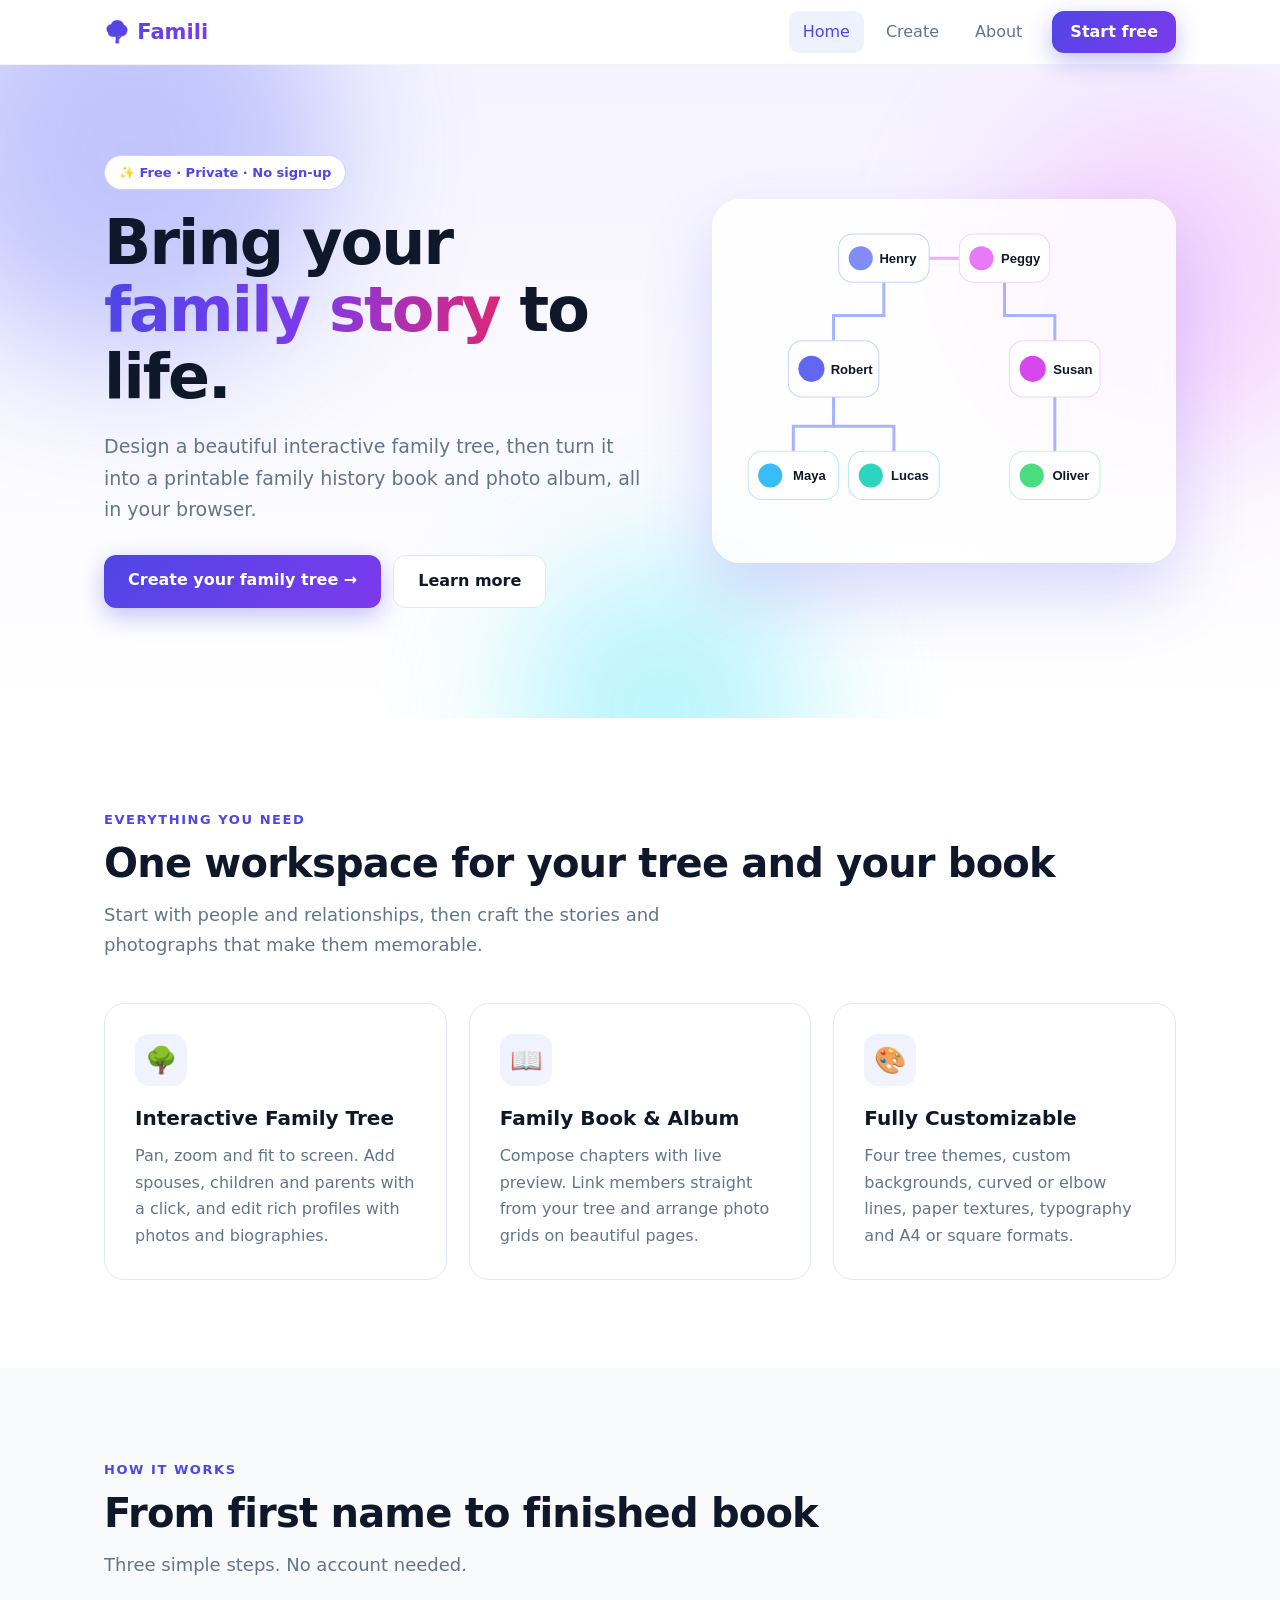
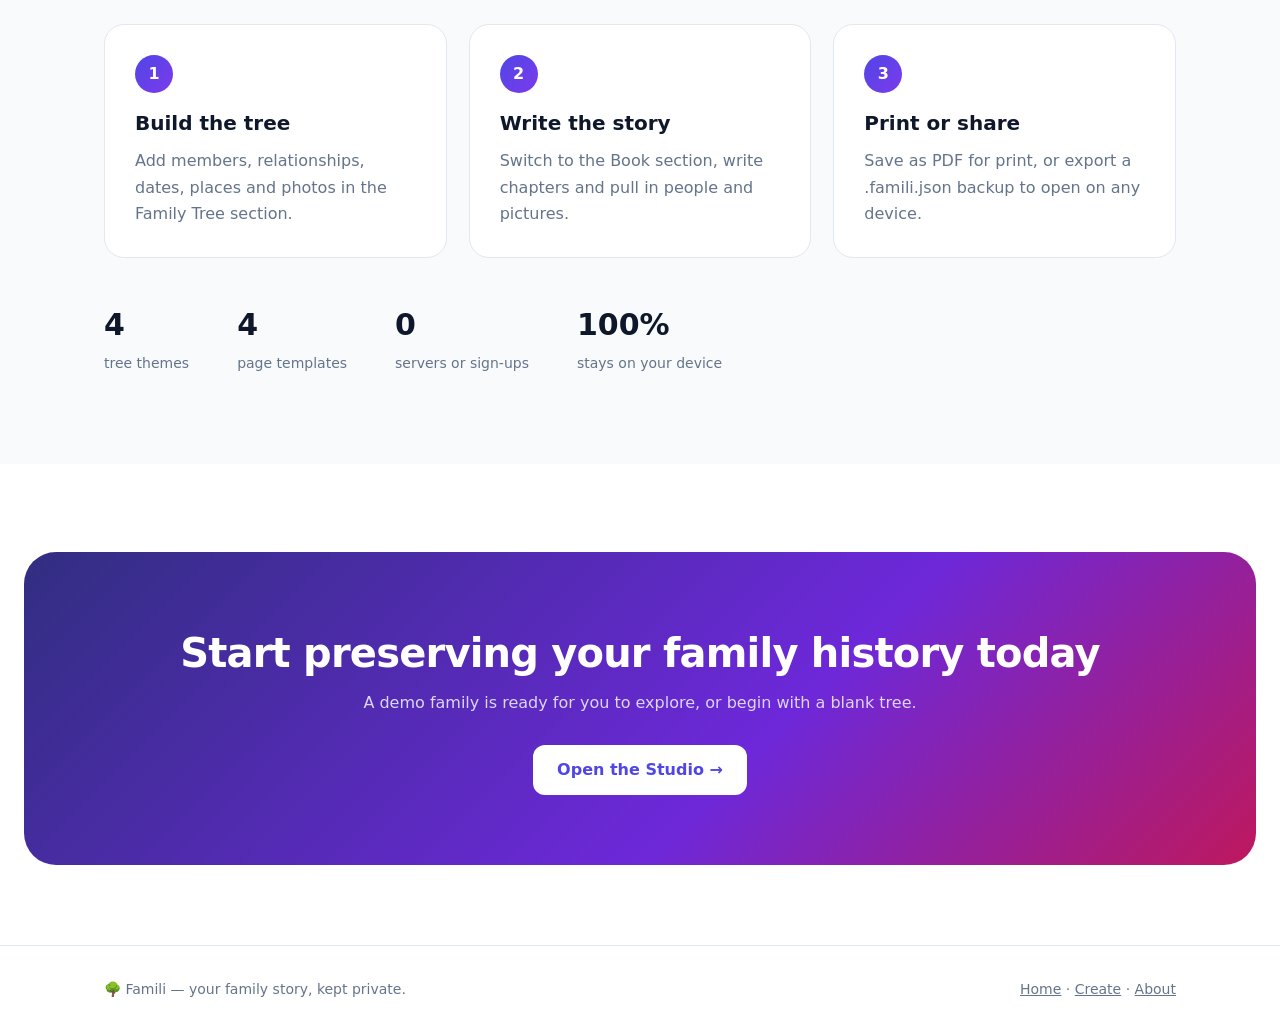
==== index.html @ 1088ecbf "Add files via upload" ====
<!DOCTYPE html><html lang="en"><head><meta charset="utf-8"><meta name="viewport" content="width=device-width,initial-scale=1"><link rel="icon" href="data:image/svg+xml,%3Csvg xmlns=%27http://www.w3.org/2000/svg%27 viewBox=%270 0 100 100%27%3E%3Ctext y=%27.9em%27 font-size=%2790%27%3E🌳%3C/text%3E%3C/svg%3E"><link rel="stylesheet" href="./site.css"><title>Famili — Build your family tree & family book</title></head><body>
<nav class="site"><div class="wrap"><a class="logo" href="./index.html">🌳 Famili</a><a class="l on" href="./index.html">Home</a><a class="l" href="./create.html">Create</a><a class="l" href="./about.html">About</a><a class="btn p" style="padding:8px 18px;margin-left:8px" href="./create.html">Start free</a></div></nav>
<header class="hero"><i class="blob b1"></i><i class="blob b2"></i><i class="blob b3"></i>
<div class="wrap"><div>
<span class="pill">✨ Free · Private · No sign-up</span>
<h1>Bring your <span class="grad">family story</span> to life.</h1>
<p class="lead">Design a beautiful interactive family tree, then turn it into a printable family history book and photo album, all in your browser.</p>
<div class="cta"><a class="btn p" href="./create.html">Create your family tree →</a><a class="btn" href="./about.html">Learn more</a></div>
</div>
<div class="vis"><svg viewBox="0 0 420 320" aria-label="Animated family tree illustration">
<path class="ln" d="M150 62V95H100V120"/><path class="ln" d="M270 62V95H320V120"/><path class="ln" style="animation-delay:1.3s" d="M100 176V205H60V230"/><path class="ln" style="animation-delay:1.3s" d="M100 176V205H160V230"/><path class="ln" style="animation-delay:1.5s" d="M320 176V230"/><path class="ln" style="stroke:#f0abfc" d="M195 38H225"/>
<g font-family="Inter,sans-serif" font-size="13" font-weight="600" text-anchor="middle">
<g class="nd" style="animation-delay:.2s"><rect x="105" y="14" width="90" height="48" rx="14" fill="#fff" stroke="#c7d2fe"/><circle cx="127" cy="38" r="12" fill="#818cf8"/><text x="164" y="43" fill="#0f172a">Henry</text></g>
<g class="nd" style="animation-delay:.3s"><rect x="225" y="14" width="90" height="48" rx="14" fill="#fff" stroke="#f5d0fe"/><circle cx="247" cy="38" r="12" fill="#e879f9"/><text x="286" y="43" fill="#0f172a">Peggy</text></g>
<g class="nd" style="animation-delay:.6s"><rect x="55" y="120" width="90" height="56" rx="14" fill="#fff" stroke="#c7d2fe"/><circle cx="78" cy="148" r="13" fill="#6366f1"/><text x="118" y="153" fill="#0f172a">Robert</text></g>
<g class="nd" style="animation-delay:.7s"><rect x="275" y="120" width="90" height="56" rx="14" fill="#fff" stroke="#f5d0fe"/><circle cx="298" cy="148" r="13" fill="#d946ef"/><text x="338" y="153" fill="#0f172a">Susan</text></g>
<g class="nd" style="animation-delay:1s"><rect x="15" y="230" width="90" height="48" rx="14" fill="#fff" stroke="#bae6fd"/><circle cx="37" cy="254" r="12" fill="#38bdf8"/><text x="76" y="259" fill="#0f172a">Maya</text></g>
<g class="nd" style="animation-delay:1.1s"><rect x="115" y="230" width="90" height="48" rx="14" fill="#fff" stroke="#bae6fd"/><circle cx="137" cy="254" r="12" fill="#2dd4bf"/><text x="176" y="259" fill="#0f172a">Lucas</text></g>
<g class="nd" style="animation-delay:1.2s"><rect x="275" y="230" width="90" height="48" rx="14" fill="#fff" stroke="#bbf7d0"/><circle cx="297" cy="254" r="12" fill="#4ade80"/><text x="336" y="259" fill="#0f172a">Oliver</text></g></g></svg></div>
</div></header>
<section><div class="wrap"><div class="rv"><span class="eyebrow">Everything you need</span><h2>One workspace for your tree and your book</h2><p class="sub">Start with people and relationships, then craft the stories and photographs that make them memorable.</p></div>
<div class="grid3">
<div class="card rv"><div class="ico">🌳</div><h3>Interactive Family Tree</h3><p>Pan, zoom and fit to screen. Add spouses, children and parents with a click, and edit rich profiles with photos and biographies.</p></div>
<div class="card rv d1"><div class="ico">📖</div><h3>Family Book &amp; Album</h3><p>Compose chapters with live preview. Link members straight from your tree and arrange photo grids on beautiful pages.</p></div>
<div class="card rv d2"><div class="ico">🎨</div><h3>Fully Customizable</h3><p>Four tree themes, custom backgrounds, curved or elbow lines, paper textures, typography and A4 or square formats.</p></div>
</div></div></section>
<section class="alt"><div class="wrap"><div class="rv"><span class="eyebrow">How it works</span><h2>From first name to finished book</h2><p class="sub">Three simple steps. No account needed.</p></div>
<div class="grid3">
<div class="card step rv"><b>1</b><h3>Build the tree</h3><p>Add members, relationships, dates, places and photos in the Family Tree section.</p></div>
<div class="card step rv d1"><b>2</b><h3>Write the story</h3><p>Switch to the Book section, write chapters and pull in people and pictures.</p></div>
<div class="card step rv d2"><b>3</b><h3>Print or share</h3><p>Save as PDF for print, or export a .famili.json backup to open on any device.</p></div></div>
<div class="stats rv"><div><b>4</b><span>tree themes</span></div><div><b>4</b><span>page templates</span></div><div><b>0</b><span>servers or sign-ups</span></div><div><b>100%</b><span>stays on your device</span></div></div>
</div></section>
<section style="padding-bottom:0"><div class="band rv"><h2>Start preserving your family history today</h2><p>A demo family is ready for you to explore, or begin with a blank tree.</p><a class="btn" href="./create.html">Open the Studio →</a></div></section>
<footer><div class="wrap"><span>🌳 Famili — your family story, kept private.</span><span><a href="./index.html">Home</a> · <a href="./create.html">Create</a> · <a href="./about.html">About</a></span></div></footer><script src="./site.js"></script></body></html>
---- site.css ----
:root{--brand:#4f46e5;--brand2:#7c3aed;--ink:#0f172a;--mute:#64748b;--bd:#e2e8f0;--ease:cubic-bezier(.22,1,.36,1)}
*{box-sizing:border-box}html{scroll-behavior:smooth}
body{margin:0;font:16px/1.65 Inter,'Segoe UI',system-ui,-apple-system,sans-serif;color:var(--ink);background:#fff;overflow-x:hidden}
a{color:inherit}
.wrap{max-width:1120px;margin:0 auto;padding:0 24px}
nav.site{position:sticky;top:0;z-index:50;background:#ffffffcc;backdrop-filter:saturate(1.6) blur(14px);border-bottom:1px solid #e2e8f080}
nav.site .wrap{display:flex;align-items:center;height:64px;gap:8px}
.logo{font-weight:800;font-size:21px;text-decoration:none;background:linear-gradient(90deg,var(--brand),var(--brand2));-webkit-background-clip:text;background-clip:text;color:transparent;margin-right:auto}
nav.site a.l{padding:8px 14px;border-radius:10px;text-decoration:none;color:var(--mute);font-weight:500;transition:.2s}
nav.site a.l:hover{color:var(--ink);background:#f1f5f9}nav.site a.l.on{color:var(--brand);background:#eef2ff}
.btn{display:inline-block;padding:12px 24px;border-radius:12px;font-weight:600;text-decoration:none;transition:all .3s var(--ease);border:1px solid var(--bd);background:#fff}
.btn:hover{transform:translateY(-2px);box-shadow:0 8px 20px #0f172a1a}
.btn.p{background:linear-gradient(135deg,var(--brand),var(--brand2));color:#fff;border:0;box-shadow:0 8px 24px #4f46e555}
.btn.p:hover{box-shadow:0 12px 30px #4f46e588}
.hero{position:relative;padding:90px 0 110px;overflow:hidden;background:linear-gradient(180deg,#f5f3ff,#fff)}
.blob{position:absolute;border-radius:50%;filter:blur(70px);opacity:.45;animation:float 12s ease-in-out infinite}
.b1{width:420px;height:420px;background:#818cf8;top:-120px;left:-80px}.b2{width:360px;height:360px;background:#f0abfc;right:-60px;top:40px;animation-delay:-4s}.b3{width:300px;height:300px;background:#67e8f9;bottom:-140px;left:40%;animation-delay:-8s}
@keyframes float{50%{transform:translate(30px,-26px) scale(1.08)}}
.hero .wrap{position:relative;display:grid;grid-template-columns:1.1fr .9fr;gap:40px;align-items:center}
.pill{display:inline-block;padding:6px 14px;border-radius:99px;background:#fff;border:1px solid #c7d2fe;color:var(--brand);font-size:13px;font-weight:600;margin-bottom:20px}
h1{font-size:clamp(38px,5.4vw,62px);line-height:1.08;margin:0 0 20px;letter-spacing:-.03em}
.grad{background:linear-gradient(90deg,var(--brand),var(--brand2),#db2777);-webkit-background-clip:text;background-clip:text;color:transparent}
.lead{font-size:19px;color:var(--mute);max-width:540px;margin:0 0 30px}
.cta{display:flex;gap:12px;flex-wrap:wrap}
.vis{background:#fffc;border:1px solid #fff;border-radius:28px;padding:20px;box-shadow:0 30px 70px #4f46e533;backdrop-filter:blur(10px);animation:float 9s ease-in-out infinite}
.vis svg{width:100%;display:block}
.vis .ln{fill:none;stroke:#a5b4fc;stroke-width:3;stroke-dasharray:200;stroke-dashoffset:200;animation:draw 1.2s .9s var(--ease) forwards}
.vis .nd{transform-box:fill-box;transform-origin:center;animation:pop .6s var(--ease) both}
@keyframes draw{to{stroke-dashoffset:0}}
@keyframes pop{from{opacity:0;transform:scale(0)}to{opacity:1;transform:none}}
section{padding:88px 0}.alt{background:#f8fafc}
.eyebrow{color:var(--brand);font-weight:700;font-size:13px;letter-spacing:.12em;text-transform:uppercase}
h2{font-size:clamp(28px,3.6vw,40px);line-height:1.15;margin:8px 0 14px;letter-spacing:-.02em}
.sub{color:var(--mute);max-width:620px;margin:0 0 44px;font-size:18px}
.grid3{display:grid;grid-template-columns:repeat(auto-fit,minmax(260px,1fr));gap:22px}
.card{background:#fff;border:1px solid var(--bd);border-radius:20px;padding:30px;transition:all .4s var(--ease)}
.card:hover{transform:translateY(-6px);box-shadow:0 20px 44px #4f46e51f;border-color:#c7d2fe}
.ico{width:52px;height:52px;border-radius:14px;display:grid;place-items:center;font-size:26px;background:linear-gradient(135deg,#eef2ff,#f5f3ff);margin-bottom:16px}
.card h3{margin:0 0 8px;font-size:20px}.card p{margin:0;color:var(--mute)}
.step b{display:inline-grid;place-items:center;width:38px;height:38px;border-radius:50%;background:linear-gradient(135deg,var(--brand),var(--brand2));color:#fff;margin-bottom:14px}
.band{margin:0 24px 80px;border-radius:32px;padding:70px 24px;text-align:center;color:#fff;background:linear-gradient(135deg,#312e81,#6d28d9 60%,#be185d);position:relative;overflow:hidden}
.band h2{color:#fff}.band p{color:#ddd6fe;max-width:560px;margin:0 auto 28px}.band .btn{background:#fff;color:var(--brand);border:0}
.stats{display:flex;gap:48px;flex-wrap:wrap;margin-top:42px}.stats b{display:block;font-size:30px;color:var(--ink)}.stats span{color:var(--mute);font-size:14px}
details{border:1px solid var(--bd);border-radius:14px;padding:16px 20px;margin-bottom:12px;background:#fff;transition:.3s}
details[open]{border-color:#c7d2fe;box-shadow:0 8px 24px #4f46e514}summary{cursor:pointer;font-weight:600}details p{color:var(--mute);margin:10px 0 0}
.two{display:grid;grid-template-columns:1fr 1fr;gap:48px;align-items:center}
footer{border-top:1px solid var(--bd);padding:32px 0;color:var(--mute);font-size:14px}footer .wrap{display:flex;justify-content:space-between;flex-wrap:wrap;gap:12px}
.rv{opacity:0;transform:translateY(28px);transition:opacity .8s var(--ease),transform .8s var(--ease)}.rv.in{opacity:1;transform:none}
.d1{transition-delay:.1s}.d2{transition-delay:.2s}.d3{transition-delay:.3s}
.hero .wrap>div:first-child>*{animation:up .8s var(--ease) both}.hero .wrap>div:first-child>*:nth-child(2){animation-delay:.1s}.hero .wrap>div:first-child>*:nth-child(3){animation-delay:.2s}.hero .wrap>div:first-child>*:nth-child(4){animation-delay:.3s}
@keyframes up{from{opacity:0;transform:translateY(24px)}to{opacity:1;transform:none}}
@media(max-width:860px){.hero .wrap,.two{grid-template-columns:1fr}.hero{padding:60px 0 70px}section{padding:60px 0}nav.site a.l{padding:8px 9px}}
@media(prefers-reduced-motion:reduce){*{animation:none!important;transition:none!important}.rv{opacity:1;transform:none}}
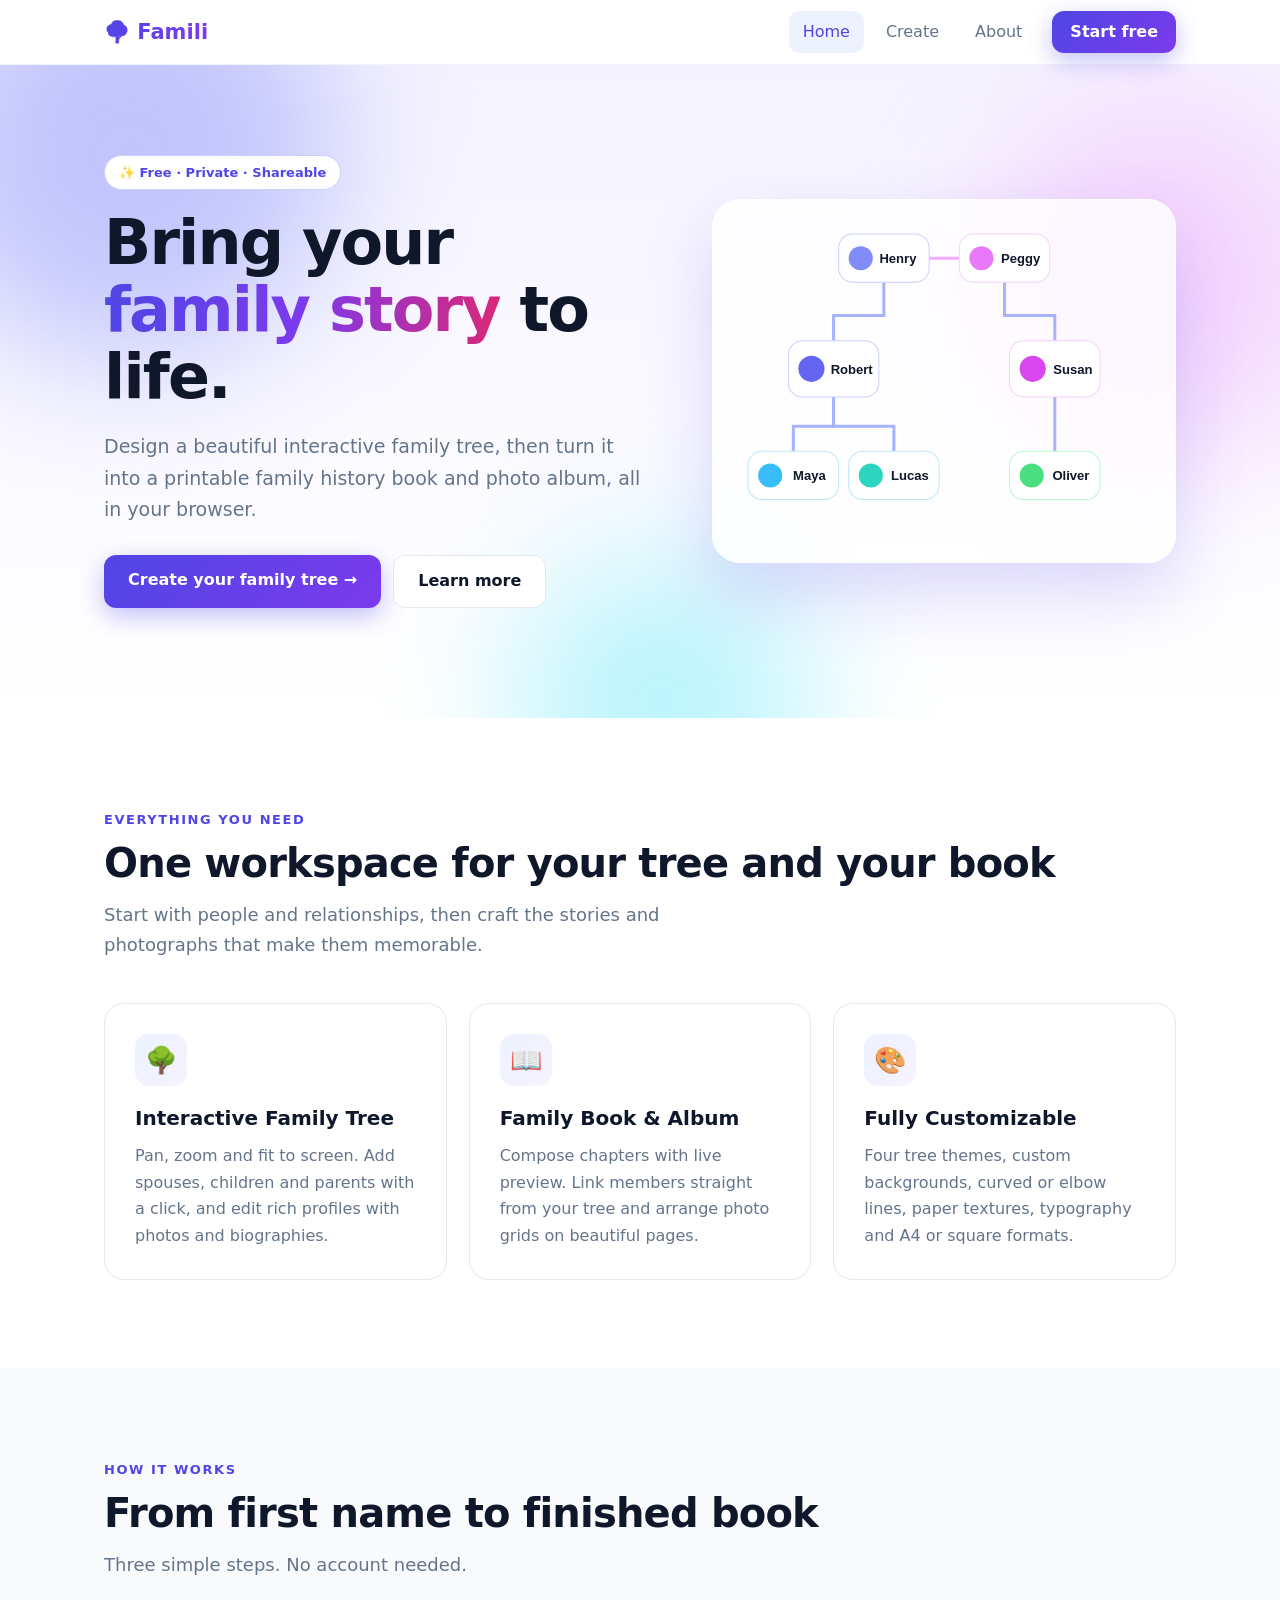
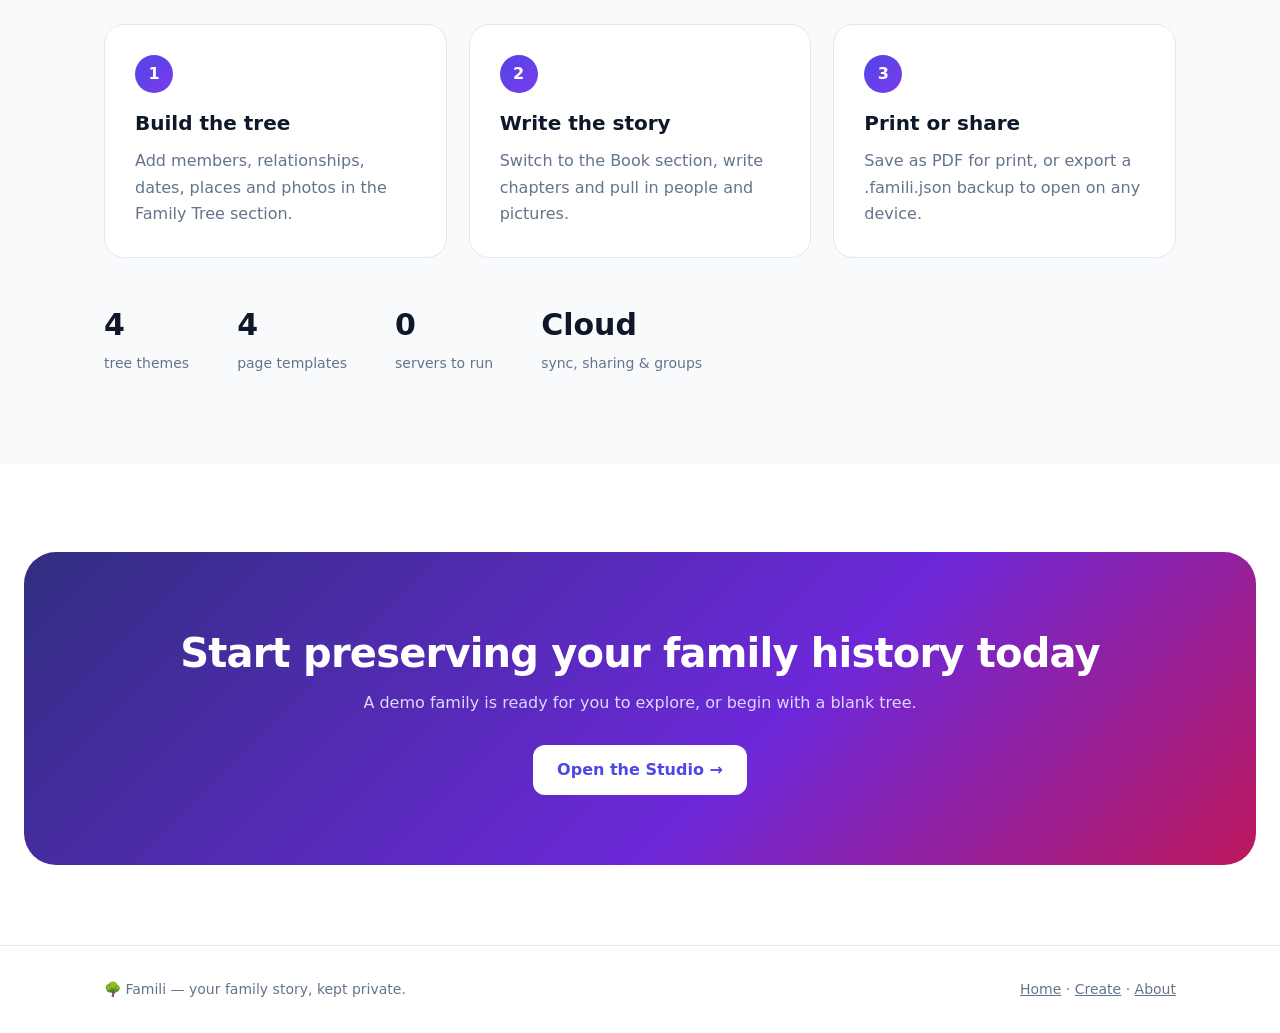
==== commit 9092cb5d: "Add files via upload" ====
--- a/index.html
+++ b/index.html
@@ -2,7 +2,7 @@
 <nav class="site"><div class="wrap"><a class="logo" href="./index.html">🌳 Famili</a><a class="l on" href="./index.html">Home</a><a class="l" href="./create.html">Create</a><a class="l" href="./about.html">About</a><a class="btn p" style="padding:8px 18px;margin-left:8px" href="./create.html">Start free</a></div></nav>
 <header class="hero"><i class="blob b1"></i><i class="blob b2"></i><i class="blob b3"></i>
 <div class="wrap"><div>
-<span class="pill">✨ Free · Private · No sign-up</span>
+<span class="pill">✨ Free · Private · Shareable</span>
 <h1>Bring your <span class="grad">family story</span> to life.</h1>
 <p class="lead">Design a beautiful interactive family tree, then turn it into a printable family history book and photo album, all in your browser.</p>
 <div class="cta"><a class="btn p" href="./create.html">Create your family tree →</a><a class="btn" href="./about.html">Learn more</a></div>
@@ -29,7 +29,7 @@
 <div class="card step rv"><b>1</b><h3>Build the tree</h3><p>Add members, relationships, dates, places and photos in the Family Tree section.</p></div>
 <div class="card step rv d1"><b>2</b><h3>Write the story</h3><p>Switch to the Book section, write chapters and pull in people and pictures.</p></div>
 <div class="card step rv d2"><b>3</b><h3>Print or share</h3><p>Save as PDF for print, or export a .famili.json backup to open on any device.</p></div></div>
-<div class="stats rv"><div><b>4</b><span>tree themes</span></div><div><b>4</b><span>page templates</span></div><div><b>0</b><span>servers or sign-ups</span></div><div><b>100%</b><span>stays on your device</span></div></div>
+<div class="stats rv"><div><b>4</b><span>tree themes</span></div><div><b>4</b><span>page templates</span></div><div><b>0</b><span>servers to run</span></div><div><b>Cloud</b><span>sync, sharing &amp; groups</span></div></div>
 </div></section>
 <section style="padding-bottom:0"><div class="band rv"><h2>Start preserving your family history today</h2><p>A demo family is ready for you to explore, or begin with a blank tree.</p><a class="btn" href="./create.html">Open the Studio →</a></div></section>
 <footer><div class="wrap"><span>🌳 Famili — your family story, kept private.</span><span><a href="./index.html">Home</a> · <a href="./create.html">Create</a> · <a href="./about.html">About</a></span></div></footer><script src="./site.js"></script></body></html>
